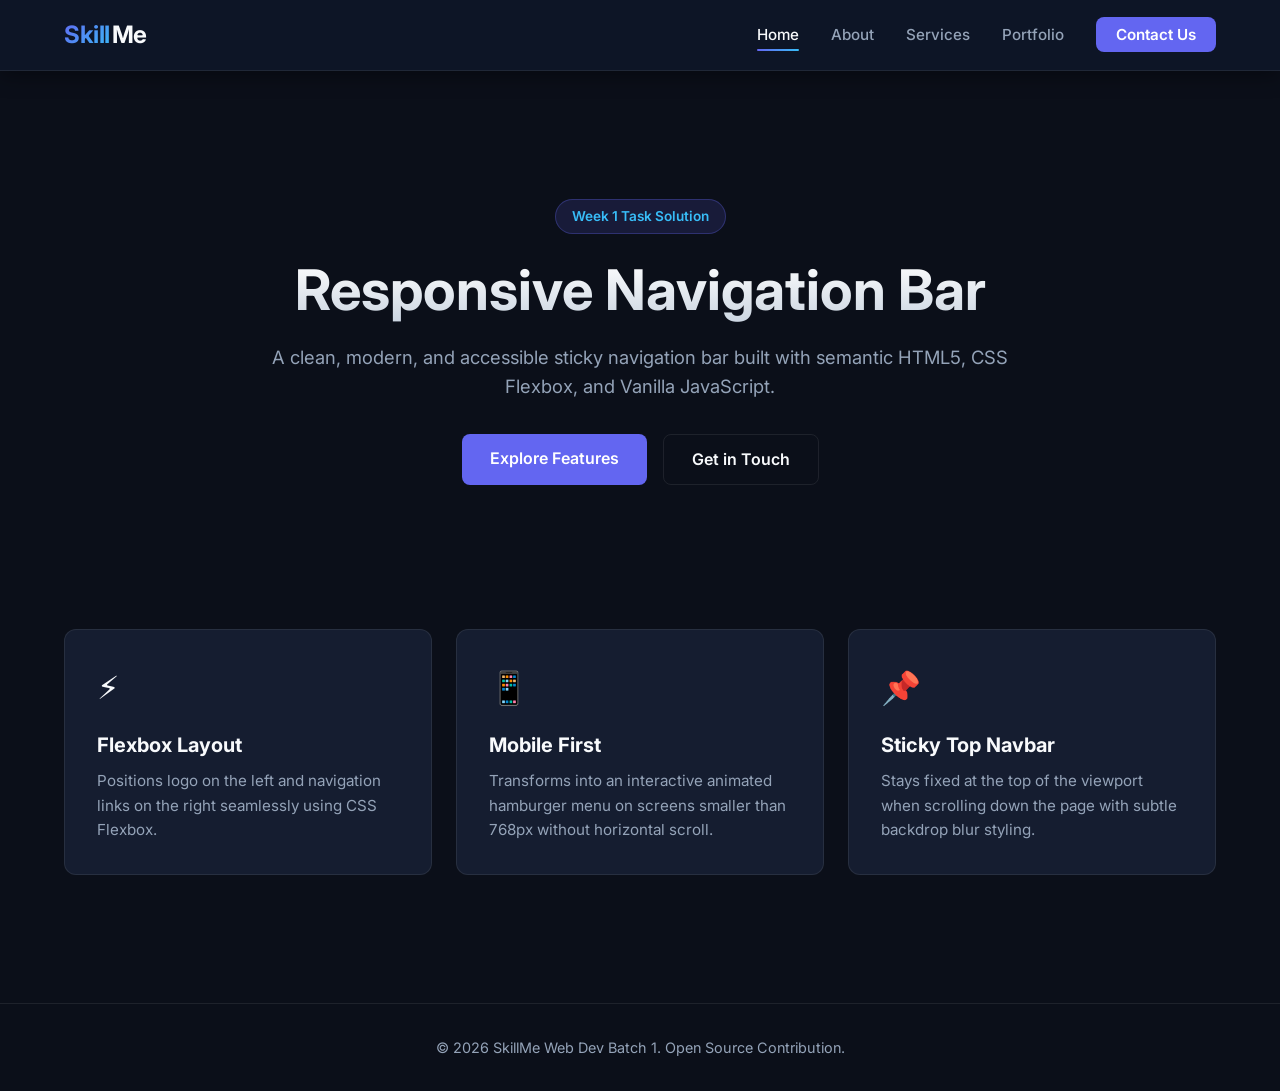
==== index.html @ 0a138802 "Build responsive sticky navigation bar" ====
<!DOCTYPE html>
<html lang="en">
<head>
  <meta charset="UTF-8" />
  <meta name="viewport" content="width=device-width, initial-scale=1.0" />
  <title>SkillMe - Responsive Navigation Bar</title>
  <link rel="stylesheet" href="style.css" />
</head>
<body>

  <!-- Sticky Responsive Navigation Bar -->
  <nav class="navbar">
    <div class="nav-container">
      <a href="#" class="logo" aria-label="SkillMe Home">
        <span class="logo-accent">Skill</span>Me
      </a>

      <button class="menu-toggle" id="menu-toggle" aria-label="Toggle navigation" aria-expanded="false" aria-controls="nav-links">
        <span class="hamburger-bar"></span>
        <span class="hamburger-bar"></span>
        <span class="hamburger-bar"></span>
      </button>

      <ul class="nav-links" id="nav-links">
        <li><a href="#home" class="nav-item active">Home</a></li>
        <li><a href="#about" class="nav-item">About</a></li>
        <li><a href="#services" class="nav-item">Services</a></li>
        <li><a href="#portfolio" class="nav-item">Portfolio</a></li>
        <li><a href="#contact" class="nav-item nav-btn">Contact Us</a></li>
      </ul>
    </div>
  </nav>

  <!-- Demo Content Section (Demonstrates Sticky Navbar & Scroll Behavior) -->
  <main class="content">
    <section id="home" class="hero-section">
      <div class="badge">Week 1 Task Solution</div>
      <h1>Responsive Navigation Bar</h1>
      <p>A clean, modern, and accessible sticky navigation bar built with semantic HTML5, CSS Flexbox, and Vanilla JavaScript.</p>
      <div class="cta-group">
        <a href="#about" class="btn btn-primary">Explore Features</a>
        <a href="#contact" class="btn btn-secondary">Get in Touch</a>
      </div>
    </section>

    <section id="about" class="demo-grid">
      <div class="card">
        <div class="card-icon">⚡</div>
        <h3>Flexbox Layout</h3>
        <p>Positions logo on the left and navigation links on the right seamlessly using CSS Flexbox.</p>
      </div>

      <div class="card">
        <div class="card-icon">📱</div>
        <h3>Mobile First</h3>
        <p>Transforms into an interactive animated hamburger menu on screens smaller than 768px without horizontal scroll.</p>
      </div>

      <div class="card">
        <div class="card-icon">📌</div>
        <h3>Sticky Top Navbar</h3>
        <p>Stays fixed at the top of the viewport when scrolling down the page with subtle backdrop blur styling.</p>
      </div>
    </section>
  </main>

  <footer class="footer">
    <p>&copy; 2026 SkillMe Web Dev Batch 1. Open Source Contribution.</p>
  </footer>

  <script src="script.js"></script>
</body>
</html>
---- style.css ----
/* Google Fonts Import */
@import url('https://fonts.googleapis.com/css2?family=Inter:wght@400;500;600;700&display=swap');

/* CSS Variables / Theme Tokens */
:root {
  --bg-dark: #0b0f19;
  --bg-card: #151d30;
  --nav-bg: rgba(15, 23, 42, 0.85);
  --text-main: #f8fafc;
  --text-muted: #94a3b8;
  --primary: #6366f1;
  --primary-hover: #4f46e5;
  --accent-cyan: #38bdf8;
  --border-color: rgba(255, 255, 255, 0.08);
  --shadow-nav: 0 4px 20px rgba(0, 0, 0, 0.4);
  --transition-smooth: all 0.3s cubic-bezier(0.4, 0, 0.2, 1);
}

/* Reset & Global Styles */
*, *::before, *::after {
  margin: 0;
  padding: 0;
  box-sizing: border-box;
}

html {
  scroll-behavior: smooth;
}

body {
  font-family: 'Inter', system-ui, -apple-system, sans-serif;
  background-color: var(--bg-dark);
  color: var(--text-main);
  line-height: 1.6;
  width: 100%;
  overflow-x: hidden;
  min-height: 100vh;
  display: flex;
  flex-direction: column;
}

/* Sticky Navigation Bar */
.navbar {
  position: sticky;
  top: 0;
  left: 0;
  width: 100%;
  background: var(--nav-bg);
  backdrop-filter: blur(12px);
  -webkit-backdrop-filter: blur(12px);
  border-bottom: 1px solid var(--border-color);
  z-index: 1000;
  box-shadow: var(--shadow-nav);
}

.nav-container {
  max-width: 1200px;
  margin: 0 auto;
  padding: 1rem 1.5rem;
  display: flex;
  justify-content: space-between;
  align-items: center;
  width: 100%;
}

/* Brand Logo */
.logo {
  font-size: 1.5rem;
  font-weight: 700;
  color: var(--text-main);
  text-decoration: none;
  letter-spacing: -0.5px;
  display: flex;
  align-items: center;
  gap: 2px;
}

.logo-accent {
  color: var(--primary);
  background: linear-gradient(135deg, var(--primary), var(--accent-cyan));
  -webkit-background-clip: text;
  -webkit-text-fill-color: transparent;
}

/* Desktop Nav Links */
.nav-links {
  display: flex;
  list-style: none;
  align-items: center;
  gap: 2rem;
}

.nav-item {
  color: var(--text-muted);
  text-decoration: none;
  font-size: 0.95rem;
  font-weight: 500;
  transition: var(--transition-smooth);
  position: relative;
  padding: 0.4rem 0;
}

.nav-item:hover,
.nav-item.active {
  color: var(--text-main);
}

/* Underline Animation on Hover */
.nav-item:not(.nav-btn)::after {
  content: '';
  position: absolute;
  bottom: 0;
  left: 0;
  width: 0;
  height: 2px;
  background: linear-gradient(90deg, var(--primary), var(--accent-cyan));
  transition: var(--transition-smooth);
  border-radius: 2px;
}

.nav-item:not(.nav-btn):hover::after,
.nav-item.active::after {
  width: 100%;
}

/* Contact Button inside Nav */
.nav-btn {
  background: var(--primary);
  color: #ffffff !important;
  padding: 0.5rem 1.25rem;
  border-radius: 8px;
  font-weight: 600;
}

.nav-btn:hover {
  background: var(--primary-hover);
  transform: translateY(-1px);
  box-shadow: 0 4px 12px rgba(99, 102, 241, 0.3);
}

/* Hamburger Toggle Button */
.menu-toggle {
  display: none;
  background: transparent;
  border: 1px solid var(--border-color);
  padding: 0.5rem;
  border-radius: 8px;
  cursor: pointer;
  flex-direction: column;
  justify-content: space-between;
  width: 40px;
  height: 40px;
  transition: var(--transition-smooth);
}

.menu-toggle:hover {
  border-color: var(--primary);
  background: rgba(255, 255, 255, 0.05);
}

.hamburger-bar {
  width: 100%;
  height: 2px;
  background-color: var(--text-main);
  border-radius: 2px;
  transition: var(--transition-smooth);
}

/* Hamburger Animation when open */
.menu-toggle.active .hamburger-bar:nth-child(1) {
  transform: translateY(9px) rotate(45deg);
}

.menu-toggle.active .hamburger-bar:nth-child(2) {
  opacity: 0;
}

.menu-toggle.active .hamburger-bar:nth-child(3) {
  transform: translateY(-9px) rotate(-45deg);
}

/* Main Content & Demo Sections */
.content {
  flex: 1;
  max-width: 1200px;
  width: 100%;
  margin: 0 auto;
  padding: 4rem 1.5rem;
}

.hero-section {
  text-align: center;
  padding: 4rem 1rem;
  max-width: 800px;
  margin: 0 auto 5rem;
}

.badge {
  display: inline-block;
  padding: 0.35rem 1rem;
  background: rgba(99, 102, 241, 0.15);
  color: var(--accent-cyan);
  border: 1px solid rgba(99, 102, 241, 0.3);
  border-radius: 50px;
  font-size: 0.85rem;
  font-weight: 600;
  margin-bottom: 1.5rem;
}

.hero-section h1 {
  font-size: clamp(2.2rem, 5vw, 3.5rem);
  font-weight: 700;
  line-height: 1.15;
  margin-bottom: 1.25rem;
  background: linear-gradient(180deg, #ffffff 0%, #cbd5e1 100%);
  -webkit-background-clip: text;
  -webkit-text-fill-color: transparent;
}

.hero-section p {
  font-size: 1.15rem;
  color: var(--text-muted);
  margin-bottom: 2rem;
}

.cta-group {
  display: flex;
  gap: 1rem;
  justify-content: center;
  flex-wrap: wrap;
}

.btn {
  display: inline-block;
  padding: 0.75rem 1.75rem;
  border-radius: 8px;
  text-decoration: none;
  font-weight: 600;
  font-size: 1rem;
  transition: var(--transition-smooth);
}

.btn-primary {
  background: var(--primary);
  color: #ffffff;
}

.btn-primary:hover {
  background: var(--primary-hover);
  box-shadow: 0 6px 20px rgba(99, 102, 241, 0.4);
}

.btn-secondary {
  background: transparent;
  color: var(--text-main);
  border: 1px solid var(--border-color);
}

.btn-secondary:hover {
  background: rgba(255, 255, 255, 0.05);
  border-color: var(--text-muted);
}

/* Demo Grid */
.demo-grid {
  display: grid;
  grid-template-columns: repeat(auto-fit, minmax(280px, 1fr));
  gap: 1.5rem;
  margin-bottom: 4rem;
}

.card {
  background: var(--bg-card);
  border: 1px solid var(--border-color);
  padding: 2rem;
  border-radius: 12px;
  transition: var(--transition-smooth);
}

.card:hover {
  transform: translateY(-4px);
  border-color: rgba(99, 102, 241, 0.3);
  box-shadow: 0 10px 30px rgba(0, 0, 0, 0.3);
}

.card-icon {
  font-size: 2rem;
  margin-bottom: 1rem;
}

.card h3 {
  font-size: 1.25rem;
  margin-bottom: 0.5rem;
}

.card p {
  color: var(--text-muted);
  font-size: 0.95rem;
}

/* Footer */
.footer {
  text-align: center;
  padding: 2rem 1.5rem;
  border-top: 1px solid var(--border-color);
  color: var(--text-muted);
  font-size: 0.9rem;
}

/* Responsive Styles (Below 768px) */
@media (max-width: 768px) {
  .menu-toggle {
    display: flex;
  }

  .nav-links {
    position: absolute;
    top: 100%;
    left: 0;
    width: 100%;
    background: rgba(15, 23, 42, 0.98);
    backdrop-filter: blur(20px);
    -webkit-backdrop-filter: blur(20px);
    border-bottom: 1px solid var(--border-color);
    flex-direction: column;
    align-items: center;
    padding: 1.5rem 0;
    gap: 1.25rem;
    box-shadow: var(--shadow-nav);
    opacity: 0;
    visibility: hidden;
    transform: translateY(-10px);
    transition: var(--transition-smooth);
  }

  .nav-links.active {
    opacity: 1;
    visibility: visible;
    transform: translateY(0);
  }

  .nav-item {
    font-size: 1.1rem;
    padding: 0.5rem 0;
  }

  .nav-btn {
    width: 80%;
    text-align: center;
    margin-top: 0.5rem;
  }
}
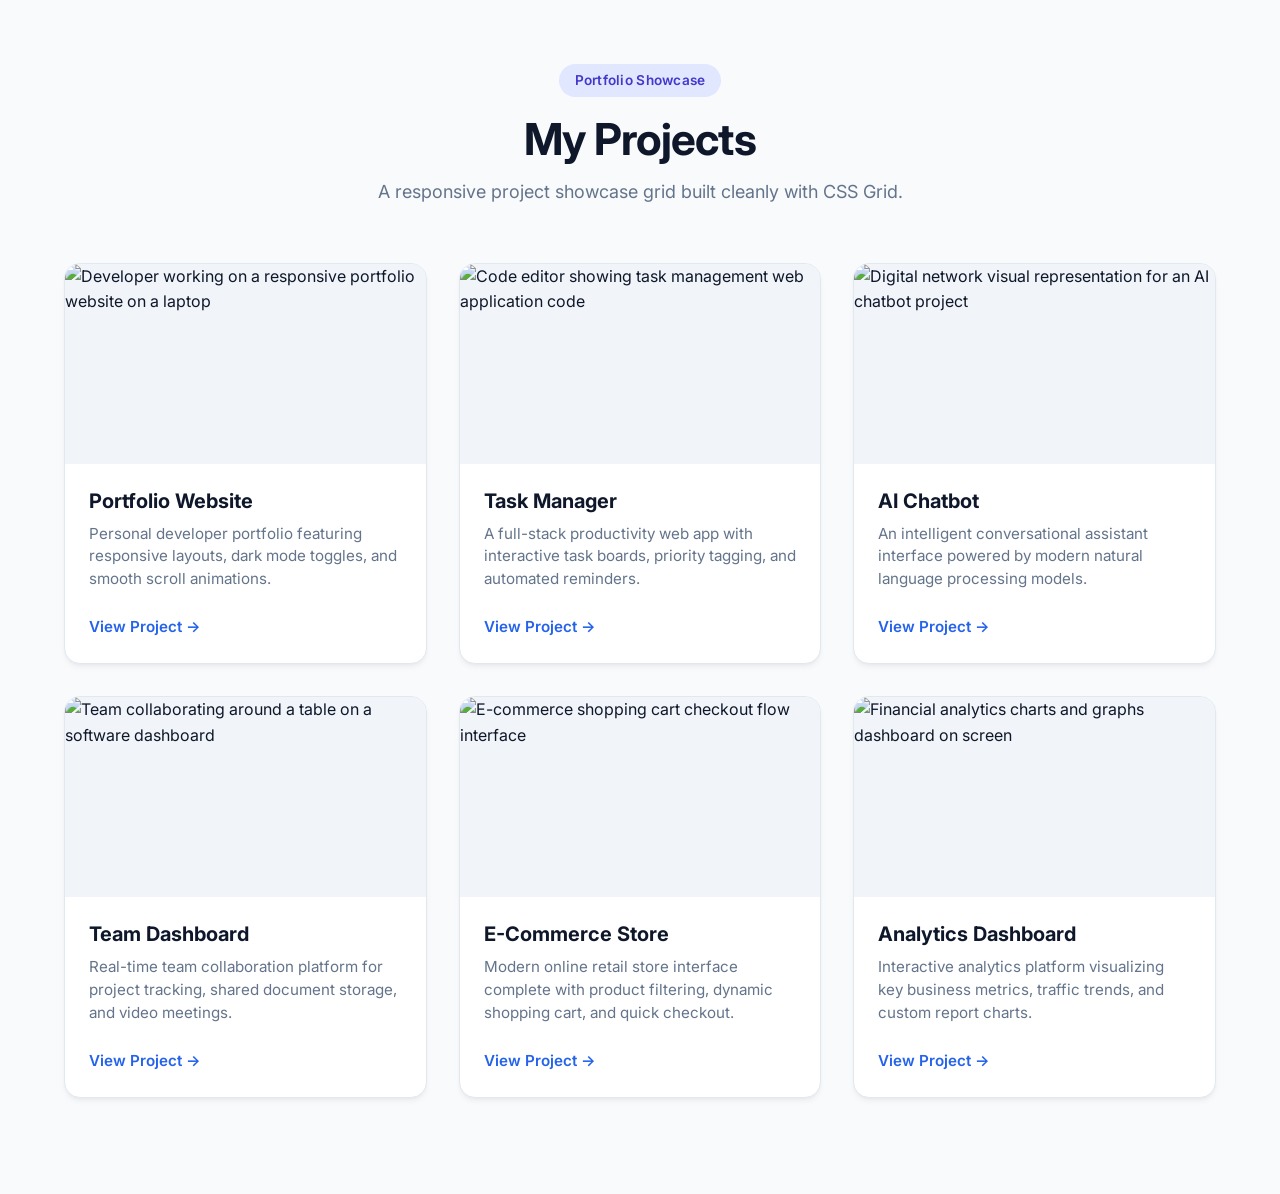
==== commit 2491b269: "Build responsive project card grid" ====
--- a/index.html
+++ b/index.html
@@ -3,71 +3,113 @@
 <head>
   <meta charset="UTF-8" />
   <meta name="viewport" content="width=device-width, initial-scale=1.0" />
-  <title>SkillMe - Responsive Navigation Bar</title>
+  <title>Responsive Card Grid - SkillMe Web Dev Batch 1</title>
+
+  <!-- Google Font: Inter -->
+  <link rel="preconnect" href="https://fonts.googleapis.com">
+  <link rel="preconnect" href="https://fonts.gstatic.com" crossorigin>
+  <link href="https://fonts.googleapis.com/css2?family=Inter:wght@400;500;600;700&display=swap" rel="stylesheet">
+
   <link rel="stylesheet" href="style.css" />
 </head>
 <body>
 
-  <!-- Sticky Responsive Navigation Bar -->
-  <nav class="navbar">
-    <div class="nav-container">
-      <a href="#" class="logo" aria-label="SkillMe Home">
-        <span class="logo-accent">Skill</span>Me
-      </a>
+  <main>
+    <section class="projects">
+      <div class="container">
+        <header class="section-header">
+          <span class="badge">Portfolio Showcase</span>
+          <h1 class="section-title">My Projects</h1>
+          <p class="section-subtitle">
+            A responsive project showcase grid built cleanly with CSS Grid.
+          </p>
+        </header>
 
-      <button class="menu-toggle" id="menu-toggle" aria-label="Toggle navigation" aria-expanded="false" aria-controls="nav-links">
-        <span class="hamburger-bar"></span>
-        <span class="hamburger-bar"></span>
-        <span class="hamburger-bar"></span>
-      </button>
+        <div class="grid">
 
-      <ul class="nav-links" id="nav-links">
-        <li><a href="#home" class="nav-item active">Home</a></li>
-        <li><a href="#about" class="nav-item">About</a></li>
-        <li><a href="#services" class="nav-item">Services</a></li>
-        <li><a href="#portfolio" class="nav-item">Portfolio</a></li>
-        <li><a href="#contact" class="nav-item nav-btn">Contact Us</a></li>
-      </ul>
-    </div>
-  </nav>
+          <!-- Card 1 -->
+          <article class="card">
+            <div class="card-image-wrapper">
+              <img src="https://images.unsplash.com/photo-1498050108023-c5249f4df085?w=600&q=80"
+                   alt="Developer working on a responsive portfolio website on a laptop" loading="lazy" />
+            </div>
+            <div class="card-content">
+              <h2>Portfolio Website</h2>
+              <p>Personal developer portfolio featuring responsive layouts, dark mode toggles, and smooth scroll animations.</p>
+              <a href="#" class="card-link" aria-label="View Portfolio Website Project">View Project &rarr;</a>
+            </div>
+          </article>
 
-  <!-- Demo Content Section (Demonstrates Sticky Navbar & Scroll Behavior) -->
-  <main class="content">
-    <section id="home" class="hero-section">
-      <div class="badge">Week 1 Task Solution</div>
-      <h1>Responsive Navigation Bar</h1>
-      <p>A clean, modern, and accessible sticky navigation bar built with semantic HTML5, CSS Flexbox, and Vanilla JavaScript.</p>
-      <div class="cta-group">
-        <a href="#about" class="btn btn-primary">Explore Features</a>
-        <a href="#contact" class="btn btn-secondary">Get in Touch</a>
-      </div>
-    </section>
+          <!-- Card 2 -->
+          <article class="card">
+            <div class="card-image-wrapper">
+              <img src="https://images.unsplash.com/photo-1515879218367-8466d910aaa4?w=600&q=80"
+                   alt="Code editor showing task management web application code" loading="lazy" />
+            </div>
+            <div class="card-content">
+              <h2>Task Manager</h2>
+              <p>A full-stack productivity web app with interactive task boards, priority tagging, and automated reminders.</p>
+              <a href="#" class="card-link" aria-label="View Task Manager Project">View Project &rarr;</a>
+            </div>
+          </article>
 
-    <section id="about" class="demo-grid">
-      <div class="card">
-        <div class="card-icon">⚡</div>
-        <h3>Flexbox Layout</h3>
-        <p>Positions logo on the left and navigation links on the right seamlessly using CSS Flexbox.</p>
-      </div>
+          <!-- Card 3 -->
+          <article class="card">
+            <div class="card-image-wrapper">
+              <img src="https://images.unsplash.com/photo-1516321318423-f06f85e504b3?w=600&q=80"
+                   alt="Digital network visual representation for an AI chatbot project" loading="lazy" />
+            </div>
+            <div class="card-content">
+              <h2>AI Chatbot</h2>
+              <p>An intelligent conversational assistant interface powered by modern natural language processing models.</p>
+              <a href="#" class="card-link" aria-label="View AI Chatbot Project">View Project &rarr;</a>
+            </div>
+          </article>
 
-      <div class="card">
-        <div class="card-icon">📱</div>
-        <h3>Mobile First</h3>
-        <p>Transforms into an interactive animated hamburger menu on screens smaller than 768px without horizontal scroll.</p>
-      </div>
+          <!-- Card 4 -->
+          <article class="card">
+            <div class="card-image-wrapper">
+              <img src="https://images.unsplash.com/photo-1522202176988-66273c2fd55f?w=600&q=80"
+                   alt="Team collaborating around a table on a software dashboard" loading="lazy" />
+            </div>
+            <div class="card-content">
+              <h2>Team Dashboard</h2>
+              <p>Real-time team collaboration platform for project tracking, shared document storage, and video meetings.</p>
+              <a href="#" class="card-link" aria-label="View Team Dashboard Project">View Project &rarr;</a>
+            </div>
+          </article>
 
-      <div class="card">
-        <div class="card-icon">📌</div>
-        <h3>Sticky Top Navbar</h3>
-        <p>Stays fixed at the top of the viewport when scrolling down the page with subtle backdrop blur styling.</p>
+          <!-- Card 5 -->
+          <article class="card">
+            <div class="card-image-wrapper">
+              <img src="https://images.unsplash.com/photo-1556740749-887f6717d7e4?w=600&q=80"
+                   alt="E-commerce shopping cart checkout flow interface" loading="lazy" />
+            </div>
+            <div class="card-content">
+              <h2>E-Commerce Store</h2>
+              <p>Modern online retail store interface complete with product filtering, dynamic shopping cart, and quick checkout.</p>
+              <a href="#" class="card-link" aria-label="View E-Commerce Store Project">View Project &rarr;</a>
+            </div>
+          </article>
+
+          <!-- Card 6 -->
+          <article class="card">
+            <div class="card-image-wrapper">
+              <img src="https://images.unsplash.com/photo-1504384308090-c894fdcc538d?w=600&q=80"
+                   alt="Financial analytics charts and graphs dashboard on screen" loading="lazy" />
+            </div>
+            <div class="card-content">
+              <h2>Analytics Dashboard</h2>
+              <p>Interactive analytics platform visualizing key business metrics, traffic trends, and custom report charts.</p>
+              <a href="#" class="card-link" aria-label="View Analytics Dashboard Project">View Project &rarr;</a>
+            </div>
+          </article>
+
+        </div>
       </div>
     </section>
   </main>
 
-  <footer class="footer">
-    <p>&copy; 2026 SkillMe Web Dev Batch 1. Open Source Contribution.</p>
-  </footer>
-
   <script src="script.js"></script>
 </body>
 </html>
--- a/style.css
+++ b/style.css
@@ -1,352 +1,151 @@
 /* Google Fonts Import */
 @import url('https://fonts.googleapis.com/css2?family=Inter:wght@400;500;600;700&display=swap');
 
-/* CSS Variables / Theme Tokens */
-:root {
-  --bg-dark: #0b0f19;
-  --bg-card: #151d30;
-  --nav-bg: rgba(15, 23, 42, 0.85);
-  --text-main: #f8fafc;
-  --text-muted: #94a3b8;
-  --primary: #6366f1;
-  --primary-hover: #4f46e5;
-  --accent-cyan: #38bdf8;
-  --border-color: rgba(255, 255, 255, 0.08);
-  --shadow-nav: 0 4px 20px rgba(0, 0, 0, 0.4);
-  --transition-smooth: all 0.3s cubic-bezier(0.4, 0, 0.2, 1);
-}
-
-/* Reset & Global Styles */
+/* Global Reset & Base Styles */
 *, *::before, *::after {
   margin: 0;
   padding: 0;
   box-sizing: border-box;
 }
 
-html {
-  scroll-behavior: smooth;
+body {
+  font-family: 'Inter', system-ui, -apple-system, sans-serif;
+  background-color: #f8fafc;
+  color: #0f172a;
+  line-height: 1.6;
+  min-height: 100vh;
+  padding: 0;
 }
 
-body {
-  font-family: 'Inter', system-ui, -apple-system, sans-serif;
-  background-color: var(--bg-dark);
-  color: var(--text-main);
-  line-height: 1.6;
-  width: 100%;
-  overflow-x: hidden;
-  min-height: 100vh;
-  display: flex;
-  flex-direction: column;
+/* Container */
+.container {
+  max-width: 1200px;
+  margin: 0 auto;
+  padding: 0 1.5rem;
 }
 
-/* Sticky Navigation Bar */
-.navbar {
-  position: sticky;
-  top: 0;
-  left: 0;
-  width: 100%;
-  background: var(--nav-bg);
-  backdrop-filter: blur(12px);
-  -webkit-backdrop-filter: blur(12px);
-  border-bottom: 1px solid var(--border-color);
-  z-index: 1000;
-  box-shadow: var(--shadow-nav);
+/* Projects Section */
+.projects {
+  padding: 4rem 0 6rem;
 }
 
-.nav-container {
-  max-width: 1200px;
-  margin: 0 auto;
-  padding: 1rem 1.5rem;
-  display: flex;
-  justify-content: space-between;
-  align-items: center;
-  width: 100%;
-}
-
-/* Brand Logo */
-.logo {
-  font-size: 1.5rem;
-  font-weight: 700;
-  color: var(--text-main);
-  text-decoration: none;
-  letter-spacing: -0.5px;
-  display: flex;
-  align-items: center;
-  gap: 2px;
-}
-
-.logo-accent {
-  color: var(--primary);
-  background: linear-gradient(135deg, var(--primary), var(--accent-cyan));
-  -webkit-background-clip: text;
-  -webkit-text-fill-color: transparent;
-}
-
-/* Desktop Nav Links */
-.nav-links {
-  display: flex;
-  list-style: none;
-  align-items: center;
-  gap: 2rem;
-}
-
-.nav-item {
-  color: var(--text-muted);
-  text-decoration: none;
-  font-size: 0.95rem;
-  font-weight: 500;
-  transition: var(--transition-smooth);
-  position: relative;
-  padding: 0.4rem 0;
-}
-
-.nav-item:hover,
-.nav-item.active {
-  color: var(--text-main);
-}
-
-/* Underline Animation on Hover */
-.nav-item:not(.nav-btn)::after {
-  content: '';
-  position: absolute;
-  bottom: 0;
-  left: 0;
-  width: 0;
-  height: 2px;
-  background: linear-gradient(90deg, var(--primary), var(--accent-cyan));
-  transition: var(--transition-smooth);
-  border-radius: 2px;
-}
-
-.nav-item:not(.nav-btn):hover::after,
-.nav-item.active::after {
-  width: 100%;
-}
-
-/* Contact Button inside Nav */
-.nav-btn {
-  background: var(--primary);
-  color: #ffffff !important;
-  padding: 0.5rem 1.25rem;
-  border-radius: 8px;
-  font-weight: 600;
-}
-
-.nav-btn:hover {
-  background: var(--primary-hover);
-  transform: translateY(-1px);
-  box-shadow: 0 4px 12px rgba(99, 102, 241, 0.3);
-}
-
-/* Hamburger Toggle Button */
-.menu-toggle {
-  display: none;
-  background: transparent;
-  border: 1px solid var(--border-color);
-  padding: 0.5rem;
-  border-radius: 8px;
-  cursor: pointer;
-  flex-direction: column;
-  justify-content: space-between;
-  width: 40px;
-  height: 40px;
-  transition: var(--transition-smooth);
-}
-
-.menu-toggle:hover {
-  border-color: var(--primary);
-  background: rgba(255, 255, 255, 0.05);
-}
-
-.hamburger-bar {
-  width: 100%;
-  height: 2px;
-  background-color: var(--text-main);
-  border-radius: 2px;
-  transition: var(--transition-smooth);
-}
-
-/* Hamburger Animation when open */
-.menu-toggle.active .hamburger-bar:nth-child(1) {
-  transform: translateY(9px) rotate(45deg);
-}
-
-.menu-toggle.active .hamburger-bar:nth-child(2) {
-  opacity: 0;
-}
-
-.menu-toggle.active .hamburger-bar:nth-child(3) {
-  transform: translateY(-9px) rotate(-45deg);
-}
-
-/* Main Content & Demo Sections */
-.content {
-  flex: 1;
-  max-width: 1200px;
-  width: 100%;
-  margin: 0 auto;
-  padding: 4rem 1.5rem;
-}
-
-.hero-section {
+/* Section Header */
+.section-header {
   text-align: center;
-  padding: 4rem 1rem;
-  max-width: 800px;
-  margin: 0 auto 5rem;
+  margin-bottom: 3.5rem;
 }
 
 .badge {
   display: inline-block;
   padding: 0.35rem 1rem;
-  background: rgba(99, 102, 241, 0.15);
-  color: var(--accent-cyan);
-  border: 1px solid rgba(99, 102, 241, 0.3);
-  border-radius: 50px;
+  background-color: #e0e7ff;
+  color: #4338ca;
   font-size: 0.85rem;
   font-weight: 600;
-  margin-bottom: 1.5rem;
+  border-radius: 9999px;
+  margin-bottom: 1rem;
+  letter-spacing: 0.02em;
 }
 
-.hero-section h1 {
-  font-size: clamp(2.2rem, 5vw, 3.5rem);
+.section-title {
+  font-size: clamp(2rem, 4vw, 2.75rem);
   font-weight: 700;
-  line-height: 1.15;
-  margin-bottom: 1.25rem;
-  background: linear-gradient(180deg, #ffffff 0%, #cbd5e1 100%);
-  -webkit-background-clip: text;
-  -webkit-text-fill-color: transparent;
+  color: #0f172a;
+  line-height: 1.2;
+  margin-bottom: 0.75rem;
+  letter-spacing: -0.02em;
 }
 
-.hero-section p {
-  font-size: 1.15rem;
-  color: var(--text-muted);
-  margin-bottom: 2rem;
+.section-subtitle {
+  font-size: clamp(1rem, 2vw, 1.125rem);
+  color: #64748b;
+  max-width: 580px;
+  margin: 0 auto;
 }
 
-.cta-group {
-  display: flex;
-  gap: 1rem;
-  justify-content: center;
-  flex-wrap: wrap;
+/* Responsive CSS Grid (No Hardcoded Media Query Breakpoints Needed) */
+.grid {
+  display: grid;
+  grid-template-columns: repeat(auto-fit, minmax(280px, 1fr));
+  gap: 2rem;
 }
 
-.btn {
-  display: inline-block;
-  padding: 0.75rem 1.75rem;
-  border-radius: 8px;
-  text-decoration: none;
-  font-weight: 600;
-  font-size: 1rem;
-  transition: var(--transition-smooth);
+/* Card Styling */
+.card {
+  background: #ffffff;
+  border: 1px solid #e2e8f0;
+  border-radius: 16px;
+  overflow: hidden;
+  box-shadow: 0 4px 6px -1px rgba(0, 0, 0, 0.05), 0 2px 4px -2px rgba(0, 0, 0, 0.05);
+  transition: transform 0.3s ease, box-shadow 0.3s ease, border-color 0.3s ease;
+  display: flex;
+  flex-direction: column;
 }
 
-.btn-primary {
-  background: var(--primary);
-  color: #ffffff;
+/* Hover Effect Requirement */
+.card:hover {
+  transform: translateY(-6px);
+  box-shadow: 0 20px 25px -5px rgba(0, 0, 0, 0.1), 0 8px 10px -6px rgba(0, 0, 0, 0.04);
+  border-color: #cbd5e1;
 }
 
-.btn-primary:hover {
-  background: var(--primary-hover);
-  box-shadow: 0 6px 20px rgba(99, 102, 241, 0.4);
+/* Card Image */
+.card-image-wrapper {
+  width: 100%;
+  height: 200px;
+  overflow: hidden;
+  background-color: #f1f5f9;
 }
 
-.btn-secondary {
-  background: transparent;
-  color: var(--text-main);
-  border: 1px solid var(--border-color);
+.card-image-wrapper img {
+  width: 100%;
+  height: 100%;
+  object-fit: cover;
+  display: block;
+  transition: transform 0.4s ease;
 }
 
-.btn-secondary:hover {
-  background: rgba(255, 255, 255, 0.05);
-  border-color: var(--text-muted);
+.card:hover .card-image-wrapper img {
+  transform: scale(1.04);
 }
 
-/* Demo Grid */
-.demo-grid {
-  display: grid;
-  grid-template-columns: repeat(auto-fit, minmax(280px, 1fr));
-  gap: 1.5rem;
-  margin-bottom: 4rem;
+/* Card Body Content */
+.card-content {
+  padding: 1.5rem;
+  display: flex;
+  flex-direction: column;
+  flex-grow: 1;
 }
 
-.card {
-  background: var(--bg-card);
-  border: 1px solid var(--border-color);
-  padding: 2rem;
-  border-radius: 12px;
-  transition: var(--transition-smooth);
+.card-content h2 {
+  font-size: 1.25rem;
+  font-weight: 700;
+  color: #0f172a;
+  margin-bottom: 0.5rem;
+  line-height: 1.35;
 }
 
-.card:hover {
-  transform: translateY(-4px);
-  border-color: rgba(99, 102, 241, 0.3);
-  box-shadow: 0 10px 30px rgba(0, 0, 0, 0.3);
+.card-content p {
+  color: #64748b;
+  font-size: 0.95rem;
+  line-height: 1.5;
+  margin-bottom: 1.5rem;
+  flex-grow: 1;
 }
 
-.card-icon {
-  font-size: 2rem;
-  margin-bottom: 1rem;
+/* Card Action Link / Button */
+.card-link {
+  display: inline-flex;
+  align-items: center;
+  gap: 0.35rem;
+  color: #2563eb;
+  font-weight: 600;
+  font-size: 0.95rem;
+  text-decoration: none;
+  transition: color 0.2s ease, transform 0.2s ease;
 }
 
-.card h3 {
-  font-size: 1.25rem;
-  margin-bottom: 0.5rem;
+.card-link:hover {
+  color: #1d4ed8;
+  transform: translateX(4px);
 }
-
-.card p {
-  color: var(--text-muted);
-  font-size: 0.95rem;
-}
-
-/* Footer */
-.footer {
-  text-align: center;
-  padding: 2rem 1.5rem;
-  border-top: 1px solid var(--border-color);
-  color: var(--text-muted);
-  font-size: 0.9rem;
-}
-
-/* Responsive Styles (Below 768px) */
-@media (max-width: 768px) {
-  .menu-toggle {
-    display: flex;
-  }
-
-  .nav-links {
-    position: absolute;
-    top: 100%;
-    left: 0;
-    width: 100%;
-    background: rgba(15, 23, 42, 0.98);
-    backdrop-filter: blur(20px);
-    -webkit-backdrop-filter: blur(20px);
-    border-bottom: 1px solid var(--border-color);
-    flex-direction: column;
-    align-items: center;
-    padding: 1.5rem 0;
-    gap: 1.25rem;
-    box-shadow: var(--shadow-nav);
-    opacity: 0;
-    visibility: hidden;
-    transform: translateY(-10px);
-    transition: var(--transition-smooth);
-  }
-
-  .nav-links.active {
-    opacity: 1;
-    visibility: visible;
-    transform: translateY(0);
-  }
-
-  .nav-item {
-    font-size: 1.1rem;
-    padding: 0.5rem 0;
-  }
-
-  .nav-btn {
-    width: 80%;
-    text-align: center;
-    margin-top: 0.5rem;
-  }
-}
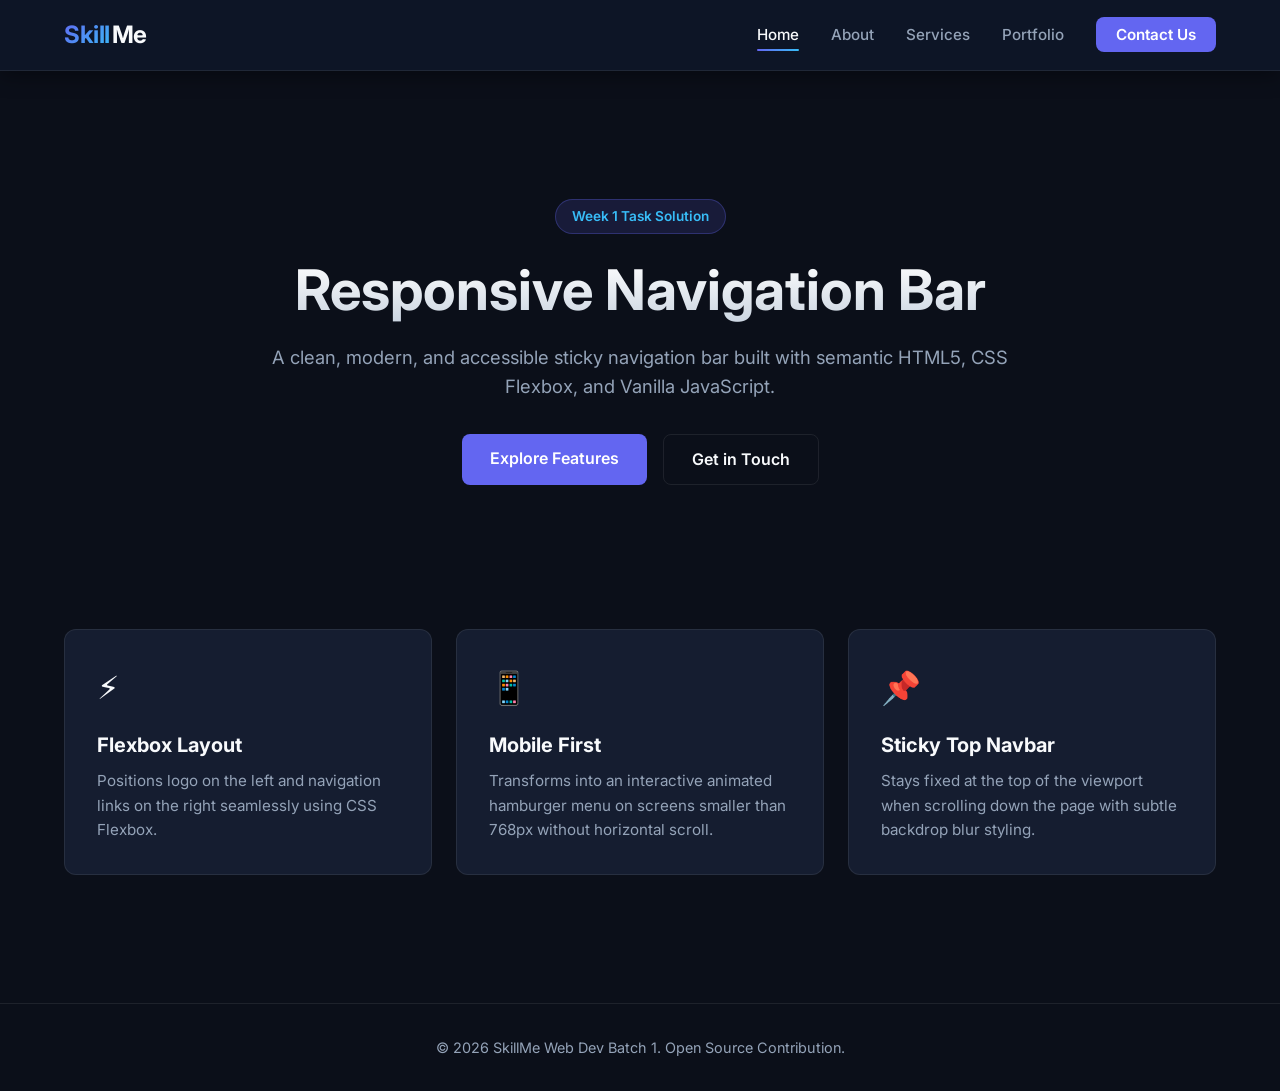
==== commit 5b00ae8d: "Merge pull request #15 from saksham191-M1/week1-navbar Build responsive sticky navigation bar" ====
--- a/index.html
+++ b/index.html
@@ -3,113 +3,71 @@
 <head>
   <meta charset="UTF-8" />
   <meta name="viewport" content="width=device-width, initial-scale=1.0" />
-  <title>Responsive Card Grid - SkillMe Web Dev Batch 1</title>
-
-  <!-- Google Font: Inter -->
-  <link rel="preconnect" href="https://fonts.googleapis.com">
-  <link rel="preconnect" href="https://fonts.gstatic.com" crossorigin>
-  <link href="https://fonts.googleapis.com/css2?family=Inter:wght@400;500;600;700&display=swap" rel="stylesheet">
-
+  <title>SkillMe - Responsive Navigation Bar</title>
   <link rel="stylesheet" href="style.css" />
 </head>
 <body>
 
-  <main>
-    <section class="projects">
-      <div class="container">
-        <header class="section-header">
-          <span class="badge">Portfolio Showcase</span>
-          <h1 class="section-title">My Projects</h1>
-          <p class="section-subtitle">
-            A responsive project showcase grid built cleanly with CSS Grid.
-          </p>
-        </header>
+  <!-- Sticky Responsive Navigation Bar -->
+  <nav class="navbar">
+    <div class="nav-container">
+      <a href="#" class="logo" aria-label="SkillMe Home">
+        <span class="logo-accent">Skill</span>Me
+      </a>
 
-        <div class="grid">
+      <button class="menu-toggle" id="menu-toggle" aria-label="Toggle navigation" aria-expanded="false" aria-controls="nav-links">
+        <span class="hamburger-bar"></span>
+        <span class="hamburger-bar"></span>
+        <span class="hamburger-bar"></span>
+      </button>
 
-          <!-- Card 1 -->
-          <article class="card">
-            <div class="card-image-wrapper">
-              <img src="https://images.unsplash.com/photo-1498050108023-c5249f4df085?w=600&q=80"
-                   alt="Developer working on a responsive portfolio website on a laptop" loading="lazy" />
-            </div>
-            <div class="card-content">
-              <h2>Portfolio Website</h2>
-              <p>Personal developer portfolio featuring responsive layouts, dark mode toggles, and smooth scroll animations.</p>
-              <a href="#" class="card-link" aria-label="View Portfolio Website Project">View Project &rarr;</a>
-            </div>
-          </article>
+      <ul class="nav-links" id="nav-links">
+        <li><a href="#home" class="nav-item active">Home</a></li>
+        <li><a href="#about" class="nav-item">About</a></li>
+        <li><a href="#services" class="nav-item">Services</a></li>
+        <li><a href="#portfolio" class="nav-item">Portfolio</a></li>
+        <li><a href="#contact" class="nav-item nav-btn">Contact Us</a></li>
+      </ul>
+    </div>
+  </nav>
 
-          <!-- Card 2 -->
-          <article class="card">
-            <div class="card-image-wrapper">
-              <img src="https://images.unsplash.com/photo-1515879218367-8466d910aaa4?w=600&q=80"
-                   alt="Code editor showing task management web application code" loading="lazy" />
-            </div>
-            <div class="card-content">
-              <h2>Task Manager</h2>
-              <p>A full-stack productivity web app with interactive task boards, priority tagging, and automated reminders.</p>
-              <a href="#" class="card-link" aria-label="View Task Manager Project">View Project &rarr;</a>
-            </div>
-          </article>
+  <!-- Demo Content Section (Demonstrates Sticky Navbar & Scroll Behavior) -->
+  <main class="content">
+    <section id="home" class="hero-section">
+      <div class="badge">Week 1 Task Solution</div>
+      <h1>Responsive Navigation Bar</h1>
+      <p>A clean, modern, and accessible sticky navigation bar built with semantic HTML5, CSS Flexbox, and Vanilla JavaScript.</p>
+      <div class="cta-group">
+        <a href="#about" class="btn btn-primary">Explore Features</a>
+        <a href="#contact" class="btn btn-secondary">Get in Touch</a>
+      </div>
+    </section>
 
-          <!-- Card 3 -->
-          <article class="card">
-            <div class="card-image-wrapper">
-              <img src="https://images.unsplash.com/photo-1516321318423-f06f85e504b3?w=600&q=80"
-                   alt="Digital network visual representation for an AI chatbot project" loading="lazy" />
-            </div>
-            <div class="card-content">
-              <h2>AI Chatbot</h2>
-              <p>An intelligent conversational assistant interface powered by modern natural language processing models.</p>
-              <a href="#" class="card-link" aria-label="View AI Chatbot Project">View Project &rarr;</a>
-            </div>
-          </article>
+    <section id="about" class="demo-grid">
+      <div class="card">
+        <div class="card-icon">⚡</div>
+        <h3>Flexbox Layout</h3>
+        <p>Positions logo on the left and navigation links on the right seamlessly using CSS Flexbox.</p>
+      </div>
 
-          <!-- Card 4 -->
-          <article class="card">
-            <div class="card-image-wrapper">
-              <img src="https://images.unsplash.com/photo-1522202176988-66273c2fd55f?w=600&q=80"
-                   alt="Team collaborating around a table on a software dashboard" loading="lazy" />
-            </div>
-            <div class="card-content">
-              <h2>Team Dashboard</h2>
-              <p>Real-time team collaboration platform for project tracking, shared document storage, and video meetings.</p>
-              <a href="#" class="card-link" aria-label="View Team Dashboard Project">View Project &rarr;</a>
-            </div>
-          </article>
+      <div class="card">
+        <div class="card-icon">📱</div>
+        <h3>Mobile First</h3>
+        <p>Transforms into an interactive animated hamburger menu on screens smaller than 768px without horizontal scroll.</p>
+      </div>
 
-          <!-- Card 5 -->
-          <article class="card">
-            <div class="card-image-wrapper">
-              <img src="https://images.unsplash.com/photo-1556740749-887f6717d7e4?w=600&q=80"
-                   alt="E-commerce shopping cart checkout flow interface" loading="lazy" />
-            </div>
-            <div class="card-content">
-              <h2>E-Commerce Store</h2>
-              <p>Modern online retail store interface complete with product filtering, dynamic shopping cart, and quick checkout.</p>
-              <a href="#" class="card-link" aria-label="View E-Commerce Store Project">View Project &rarr;</a>
-            </div>
-          </article>
-
-          <!-- Card 6 -->
-          <article class="card">
-            <div class="card-image-wrapper">
-              <img src="https://images.unsplash.com/photo-1504384308090-c894fdcc538d?w=600&q=80"
-                   alt="Financial analytics charts and graphs dashboard on screen" loading="lazy" />
-            </div>
-            <div class="card-content">
-              <h2>Analytics Dashboard</h2>
-              <p>Interactive analytics platform visualizing key business metrics, traffic trends, and custom report charts.</p>
-              <a href="#" class="card-link" aria-label="View Analytics Dashboard Project">View Project &rarr;</a>
-            </div>
-          </article>
-
-        </div>
+      <div class="card">
+        <div class="card-icon">📌</div>
+        <h3>Sticky Top Navbar</h3>
+        <p>Stays fixed at the top of the viewport when scrolling down the page with subtle backdrop blur styling.</p>
       </div>
     </section>
   </main>
 
+  <footer class="footer">
+    <p>&copy; 2026 SkillMe Web Dev Batch 1. Open Source Contribution.</p>
+  </footer>
+
   <script src="script.js"></script>
 </body>
 </html>
--- a/style.css
+++ b/style.css
@@ -1,151 +1,352 @@
 /* Google Fonts Import */
 @import url('https://fonts.googleapis.com/css2?family=Inter:wght@400;500;600;700&display=swap');
 
-/* Global Reset & Base Styles */
+/* CSS Variables / Theme Tokens */
+:root {
+  --bg-dark: #0b0f19;
+  --bg-card: #151d30;
+  --nav-bg: rgba(15, 23, 42, 0.85);
+  --text-main: #f8fafc;
+  --text-muted: #94a3b8;
+  --primary: #6366f1;
+  --primary-hover: #4f46e5;
+  --accent-cyan: #38bdf8;
+  --border-color: rgba(255, 255, 255, 0.08);
+  --shadow-nav: 0 4px 20px rgba(0, 0, 0, 0.4);
+  --transition-smooth: all 0.3s cubic-bezier(0.4, 0, 0.2, 1);
+}
+
+/* Reset & Global Styles */
 *, *::before, *::after {
   margin: 0;
   padding: 0;
   box-sizing: border-box;
 }
 
+html {
+  scroll-behavior: smooth;
+}
+
 body {
   font-family: 'Inter', system-ui, -apple-system, sans-serif;
-  background-color: #f8fafc;
-  color: #0f172a;
+  background-color: var(--bg-dark);
+  color: var(--text-main);
   line-height: 1.6;
+  width: 100%;
+  overflow-x: hidden;
   min-height: 100vh;
-  padding: 0;
-}
-
-/* Container */
-.container {
+  display: flex;
+  flex-direction: column;
+}
+
+/* Sticky Navigation Bar */
+.navbar {
+  position: sticky;
+  top: 0;
+  left: 0;
+  width: 100%;
+  background: var(--nav-bg);
+  backdrop-filter: blur(12px);
+  -webkit-backdrop-filter: blur(12px);
+  border-bottom: 1px solid var(--border-color);
+  z-index: 1000;
+  box-shadow: var(--shadow-nav);
+}
+
+.nav-container {
   max-width: 1200px;
   margin: 0 auto;
-  padding: 0 1.5rem;
-}
-
-/* Projects Section */
-.projects {
-  padding: 4rem 0 6rem;
-}
-
-/* Section Header */
-.section-header {
+  padding: 1rem 1.5rem;
+  display: flex;
+  justify-content: space-between;
+  align-items: center;
+  width: 100%;
+}
+
+/* Brand Logo */
+.logo {
+  font-size: 1.5rem;
+  font-weight: 700;
+  color: var(--text-main);
+  text-decoration: none;
+  letter-spacing: -0.5px;
+  display: flex;
+  align-items: center;
+  gap: 2px;
+}
+
+.logo-accent {
+  color: var(--primary);
+  background: linear-gradient(135deg, var(--primary), var(--accent-cyan));
+  -webkit-background-clip: text;
+  -webkit-text-fill-color: transparent;
+}
+
+/* Desktop Nav Links */
+.nav-links {
+  display: flex;
+  list-style: none;
+  align-items: center;
+  gap: 2rem;
+}
+
+.nav-item {
+  color: var(--text-muted);
+  text-decoration: none;
+  font-size: 0.95rem;
+  font-weight: 500;
+  transition: var(--transition-smooth);
+  position: relative;
+  padding: 0.4rem 0;
+}
+
+.nav-item:hover,
+.nav-item.active {
+  color: var(--text-main);
+}
+
+/* Underline Animation on Hover */
+.nav-item:not(.nav-btn)::after {
+  content: '';
+  position: absolute;
+  bottom: 0;
+  left: 0;
+  width: 0;
+  height: 2px;
+  background: linear-gradient(90deg, var(--primary), var(--accent-cyan));
+  transition: var(--transition-smooth);
+  border-radius: 2px;
+}
+
+.nav-item:not(.nav-btn):hover::after,
+.nav-item.active::after {
+  width: 100%;
+}
+
+/* Contact Button inside Nav */
+.nav-btn {
+  background: var(--primary);
+  color: #ffffff !important;
+  padding: 0.5rem 1.25rem;
+  border-radius: 8px;
+  font-weight: 600;
+}
+
+.nav-btn:hover {
+  background: var(--primary-hover);
+  transform: translateY(-1px);
+  box-shadow: 0 4px 12px rgba(99, 102, 241, 0.3);
+}
+
+/* Hamburger Toggle Button */
+.menu-toggle {
+  display: none;
+  background: transparent;
+  border: 1px solid var(--border-color);
+  padding: 0.5rem;
+  border-radius: 8px;
+  cursor: pointer;
+  flex-direction: column;
+  justify-content: space-between;
+  width: 40px;
+  height: 40px;
+  transition: var(--transition-smooth);
+}
+
+.menu-toggle:hover {
+  border-color: var(--primary);
+  background: rgba(255, 255, 255, 0.05);
+}
+
+.hamburger-bar {
+  width: 100%;
+  height: 2px;
+  background-color: var(--text-main);
+  border-radius: 2px;
+  transition: var(--transition-smooth);
+}
+
+/* Hamburger Animation when open */
+.menu-toggle.active .hamburger-bar:nth-child(1) {
+  transform: translateY(9px) rotate(45deg);
+}
+
+.menu-toggle.active .hamburger-bar:nth-child(2) {
+  opacity: 0;
+}
+
+.menu-toggle.active .hamburger-bar:nth-child(3) {
+  transform: translateY(-9px) rotate(-45deg);
+}
+
+/* Main Content & Demo Sections */
+.content {
+  flex: 1;
+  max-width: 1200px;
+  width: 100%;
+  margin: 0 auto;
+  padding: 4rem 1.5rem;
+}
+
+.hero-section {
   text-align: center;
-  margin-bottom: 3.5rem;
+  padding: 4rem 1rem;
+  max-width: 800px;
+  margin: 0 auto 5rem;
 }
 
 .badge {
   display: inline-block;
   padding: 0.35rem 1rem;
-  background-color: #e0e7ff;
-  color: #4338ca;
+  background: rgba(99, 102, 241, 0.15);
+  color: var(--accent-cyan);
+  border: 1px solid rgba(99, 102, 241, 0.3);
+  border-radius: 50px;
   font-size: 0.85rem;
   font-weight: 600;
-  border-radius: 9999px;
-  margin-bottom: 1rem;
-  letter-spacing: 0.02em;
-}
-
-.section-title {
-  font-size: clamp(2rem, 4vw, 2.75rem);
+  margin-bottom: 1.5rem;
+}
+
+.hero-section h1 {
+  font-size: clamp(2.2rem, 5vw, 3.5rem);
   font-weight: 700;
-  color: #0f172a;
-  line-height: 1.2;
-  margin-bottom: 0.75rem;
-  letter-spacing: -0.02em;
-}
-
-.section-subtitle {
-  font-size: clamp(1rem, 2vw, 1.125rem);
-  color: #64748b;
-  max-width: 580px;
-  margin: 0 auto;
-}
-
-/* Responsive CSS Grid (No Hardcoded Media Query Breakpoints Needed) */
-.grid {
+  line-height: 1.15;
+  margin-bottom: 1.25rem;
+  background: linear-gradient(180deg, #ffffff 0%, #cbd5e1 100%);
+  -webkit-background-clip: text;
+  -webkit-text-fill-color: transparent;
+}
+
+.hero-section p {
+  font-size: 1.15rem;
+  color: var(--text-muted);
+  margin-bottom: 2rem;
+}
+
+.cta-group {
+  display: flex;
+  gap: 1rem;
+  justify-content: center;
+  flex-wrap: wrap;
+}
+
+.btn {
+  display: inline-block;
+  padding: 0.75rem 1.75rem;
+  border-radius: 8px;
+  text-decoration: none;
+  font-weight: 600;
+  font-size: 1rem;
+  transition: var(--transition-smooth);
+}
+
+.btn-primary {
+  background: var(--primary);
+  color: #ffffff;
+}
+
+.btn-primary:hover {
+  background: var(--primary-hover);
+  box-shadow: 0 6px 20px rgba(99, 102, 241, 0.4);
+}
+
+.btn-secondary {
+  background: transparent;
+  color: var(--text-main);
+  border: 1px solid var(--border-color);
+}
+
+.btn-secondary:hover {
+  background: rgba(255, 255, 255, 0.05);
+  border-color: var(--text-muted);
+}
+
+/* Demo Grid */
+.demo-grid {
   display: grid;
   grid-template-columns: repeat(auto-fit, minmax(280px, 1fr));
-  gap: 2rem;
-}
-
-/* Card Styling */
+  gap: 1.5rem;
+  margin-bottom: 4rem;
+}
+
 .card {
-  background: #ffffff;
-  border: 1px solid #e2e8f0;
-  border-radius: 16px;
-  overflow: hidden;
-  box-shadow: 0 4px 6px -1px rgba(0, 0, 0, 0.05), 0 2px 4px -2px rgba(0, 0, 0, 0.05);
-  transition: transform 0.3s ease, box-shadow 0.3s ease, border-color 0.3s ease;
-  display: flex;
-  flex-direction: column;
-}
-
-/* Hover Effect Requirement */
+  background: var(--bg-card);
+  border: 1px solid var(--border-color);
+  padding: 2rem;
+  border-radius: 12px;
+  transition: var(--transition-smooth);
+}
+
 .card:hover {
-  transform: translateY(-6px);
-  box-shadow: 0 20px 25px -5px rgba(0, 0, 0, 0.1), 0 8px 10px -6px rgba(0, 0, 0, 0.04);
-  border-color: #cbd5e1;
-}
-
-/* Card Image */
-.card-image-wrapper {
-  width: 100%;
-  height: 200px;
-  overflow: hidden;
-  background-color: #f1f5f9;
-}
-
-.card-image-wrapper img {
-  width: 100%;
-  height: 100%;
-  object-fit: cover;
-  display: block;
-  transition: transform 0.4s ease;
-}
-
-.card:hover .card-image-wrapper img {
-  transform: scale(1.04);
-}
-
-/* Card Body Content */
-.card-content {
-  padding: 1.5rem;
-  display: flex;
-  flex-direction: column;
-  flex-grow: 1;
-}
-
-.card-content h2 {
+  transform: translateY(-4px);
+  border-color: rgba(99, 102, 241, 0.3);
+  box-shadow: 0 10px 30px rgba(0, 0, 0, 0.3);
+}
+
+.card-icon {
+  font-size: 2rem;
+  margin-bottom: 1rem;
+}
+
+.card h3 {
   font-size: 1.25rem;
-  font-weight: 700;
-  color: #0f172a;
   margin-bottom: 0.5rem;
-  line-height: 1.35;
-}
-
-.card-content p {
-  color: #64748b;
+}
+
+.card p {
+  color: var(--text-muted);
   font-size: 0.95rem;
-  line-height: 1.5;
-  margin-bottom: 1.5rem;
-  flex-grow: 1;
-}
-
-/* Card Action Link / Button */
-.card-link {
-  display: inline-flex;
-  align-items: center;
-  gap: 0.35rem;
-  color: #2563eb;
-  font-weight: 600;
-  font-size: 0.95rem;
-  text-decoration: none;
-  transition: color 0.2s ease, transform 0.2s ease;
-}
-
-.card-link:hover {
-  color: #1d4ed8;
-  transform: translateX(4px);
-}
+}
+
+/* Footer */
+.footer {
+  text-align: center;
+  padding: 2rem 1.5rem;
+  border-top: 1px solid var(--border-color);
+  color: var(--text-muted);
+  font-size: 0.9rem;
+}
+
+/* Responsive Styles (Below 768px) */
+@media (max-width: 768px) {
+  .menu-toggle {
+    display: flex;
+  }
+
+  .nav-links {
+    position: absolute;
+    top: 100%;
+    left: 0;
+    width: 100%;
+    background: rgba(15, 23, 42, 0.98);
+    backdrop-filter: blur(20px);
+    -webkit-backdrop-filter: blur(20px);
+    border-bottom: 1px solid var(--border-color);
+    flex-direction: column;
+    align-items: center;
+    padding: 1.5rem 0;
+    gap: 1.25rem;
+    box-shadow: var(--shadow-nav);
+    opacity: 0;
+    visibility: hidden;
+    transform: translateY(-10px);
+    transition: var(--transition-smooth);
+  }
+
+  .nav-links.active {
+    opacity: 1;
+    visibility: visible;
+    transform: translateY(0);
+  }
+
+  .nav-item {
+    font-size: 1.1rem;
+    padding: 0.5rem 0;
+  }
+
+  .nav-btn {
+    width: 80%;
+    text-align: center;
+    margin-top: 0.5rem;
+  }
+}
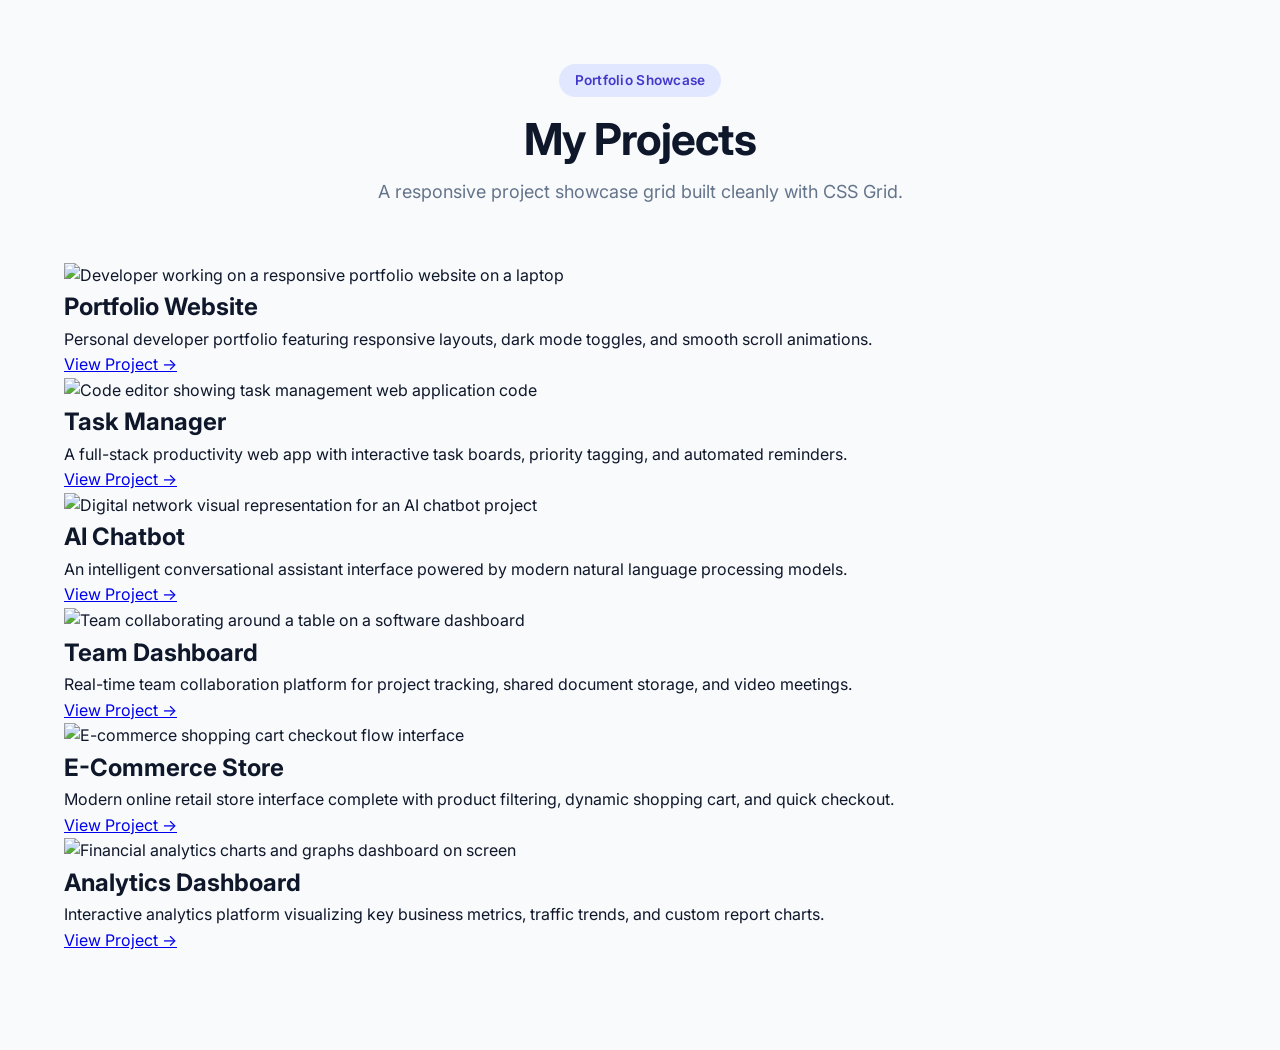
==== commit 4e7208a8: "Merge pull request #12 from n8nsaksham-web/week1-card-grid Build responsive project card grid" ====
--- a/index.html
+++ b/index.html
@@ -3,71 +3,113 @@
 <head>
   <meta charset="UTF-8" />
   <meta name="viewport" content="width=device-width, initial-scale=1.0" />
-  <title>SkillMe - Responsive Navigation Bar</title>
+  <title>Responsive Card Grid - SkillMe Web Dev Batch 1</title>
+
+  <!-- Google Font: Inter -->
+  <link rel="preconnect" href="https://fonts.googleapis.com">
+  <link rel="preconnect" href="https://fonts.gstatic.com" crossorigin>
+  <link href="https://fonts.googleapis.com/css2?family=Inter:wght@400;500;600;700&display=swap" rel="stylesheet">
+
   <link rel="stylesheet" href="style.css" />
 </head>
 <body>
 
-  <!-- Sticky Responsive Navigation Bar -->
-  <nav class="navbar">
-    <div class="nav-container">
-      <a href="#" class="logo" aria-label="SkillMe Home">
-        <span class="logo-accent">Skill</span>Me
-      </a>
+  <main>
+    <section class="projects">
+      <div class="container">
+        <header class="section-header">
+          <span class="badge">Portfolio Showcase</span>
+          <h1 class="section-title">My Projects</h1>
+          <p class="section-subtitle">
+            A responsive project showcase grid built cleanly with CSS Grid.
+          </p>
+        </header>
 
-      <button class="menu-toggle" id="menu-toggle" aria-label="Toggle navigation" aria-expanded="false" aria-controls="nav-links">
-        <span class="hamburger-bar"></span>
-        <span class="hamburger-bar"></span>
-        <span class="hamburger-bar"></span>
-      </button>
+        <div class="grid">
 
-      <ul class="nav-links" id="nav-links">
-        <li><a href="#home" class="nav-item active">Home</a></li>
-        <li><a href="#about" class="nav-item">About</a></li>
-        <li><a href="#services" class="nav-item">Services</a></li>
-        <li><a href="#portfolio" class="nav-item">Portfolio</a></li>
-        <li><a href="#contact" class="nav-item nav-btn">Contact Us</a></li>
-      </ul>
-    </div>
-  </nav>
+          <!-- Card 1 -->
+          <article class="card">
+            <div class="card-image-wrapper">
+              <img src="https://images.unsplash.com/photo-1498050108023-c5249f4df085?w=600&q=80"
+                   alt="Developer working on a responsive portfolio website on a laptop" loading="lazy" />
+            </div>
+            <div class="card-content">
+              <h2>Portfolio Website</h2>
+              <p>Personal developer portfolio featuring responsive layouts, dark mode toggles, and smooth scroll animations.</p>
+              <a href="#" class="card-link" aria-label="View Portfolio Website Project">View Project &rarr;</a>
+            </div>
+          </article>
 
-  <!-- Demo Content Section (Demonstrates Sticky Navbar & Scroll Behavior) -->
-  <main class="content">
-    <section id="home" class="hero-section">
-      <div class="badge">Week 1 Task Solution</div>
-      <h1>Responsive Navigation Bar</h1>
-      <p>A clean, modern, and accessible sticky navigation bar built with semantic HTML5, CSS Flexbox, and Vanilla JavaScript.</p>
-      <div class="cta-group">
-        <a href="#about" class="btn btn-primary">Explore Features</a>
-        <a href="#contact" class="btn btn-secondary">Get in Touch</a>
-      </div>
-    </section>
+          <!-- Card 2 -->
+          <article class="card">
+            <div class="card-image-wrapper">
+              <img src="https://images.unsplash.com/photo-1515879218367-8466d910aaa4?w=600&q=80"
+                   alt="Code editor showing task management web application code" loading="lazy" />
+            </div>
+            <div class="card-content">
+              <h2>Task Manager</h2>
+              <p>A full-stack productivity web app with interactive task boards, priority tagging, and automated reminders.</p>
+              <a href="#" class="card-link" aria-label="View Task Manager Project">View Project &rarr;</a>
+            </div>
+          </article>
 
-    <section id="about" class="demo-grid">
-      <div class="card">
-        <div class="card-icon">⚡</div>
-        <h3>Flexbox Layout</h3>
-        <p>Positions logo on the left and navigation links on the right seamlessly using CSS Flexbox.</p>
-      </div>
+          <!-- Card 3 -->
+          <article class="card">
+            <div class="card-image-wrapper">
+              <img src="https://images.unsplash.com/photo-1516321318423-f06f85e504b3?w=600&q=80"
+                   alt="Digital network visual representation for an AI chatbot project" loading="lazy" />
+            </div>
+            <div class="card-content">
+              <h2>AI Chatbot</h2>
+              <p>An intelligent conversational assistant interface powered by modern natural language processing models.</p>
+              <a href="#" class="card-link" aria-label="View AI Chatbot Project">View Project &rarr;</a>
+            </div>
+          </article>
 
-      <div class="card">
-        <div class="card-icon">📱</div>
-        <h3>Mobile First</h3>
-        <p>Transforms into an interactive animated hamburger menu on screens smaller than 768px without horizontal scroll.</p>
-      </div>
+          <!-- Card 4 -->
+          <article class="card">
+            <div class="card-image-wrapper">
+              <img src="https://images.unsplash.com/photo-1522202176988-66273c2fd55f?w=600&q=80"
+                   alt="Team collaborating around a table on a software dashboard" loading="lazy" />
+            </div>
+            <div class="card-content">
+              <h2>Team Dashboard</h2>
+              <p>Real-time team collaboration platform for project tracking, shared document storage, and video meetings.</p>
+              <a href="#" class="card-link" aria-label="View Team Dashboard Project">View Project &rarr;</a>
+            </div>
+          </article>
 
-      <div class="card">
-        <div class="card-icon">📌</div>
-        <h3>Sticky Top Navbar</h3>
-        <p>Stays fixed at the top of the viewport when scrolling down the page with subtle backdrop blur styling.</p>
+          <!-- Card 5 -->
+          <article class="card">
+            <div class="card-image-wrapper">
+              <img src="https://images.unsplash.com/photo-1556740749-887f6717d7e4?w=600&q=80"
+                   alt="E-commerce shopping cart checkout flow interface" loading="lazy" />
+            </div>
+            <div class="card-content">
+              <h2>E-Commerce Store</h2>
+              <p>Modern online retail store interface complete with product filtering, dynamic shopping cart, and quick checkout.</p>
+              <a href="#" class="card-link" aria-label="View E-Commerce Store Project">View Project &rarr;</a>
+            </div>
+          </article>
+
+          <!-- Card 6 -->
+          <article class="card">
+            <div class="card-image-wrapper">
+              <img src="https://images.unsplash.com/photo-1504384308090-c894fdcc538d?w=600&q=80"
+                   alt="Financial analytics charts and graphs dashboard on screen" loading="lazy" />
+            </div>
+            <div class="card-content">
+              <h2>Analytics Dashboard</h2>
+              <p>Interactive analytics platform visualizing key business metrics, traffic trends, and custom report charts.</p>
+              <a href="#" class="card-link" aria-label="View Analytics Dashboard Project">View Project &rarr;</a>
+            </div>
+          </article>
+
+        </div>
       </div>
     </section>
   </main>
 
-  <footer class="footer">
-    <p>&copy; 2026 SkillMe Web Dev Batch 1. Open Source Contribution.</p>
-  </footer>
-
   <script src="script.js"></script>
 </body>
 </html>
--- a/style.css
+++ b/style.css
@@ -1,6 +1,7 @@
 /* Google Fonts Import */
 @import url('https://fonts.googleapis.com/css2?family=Inter:wght@400;500;600;700&display=swap');
 
+/* Global Reset & Base Styles */
 /* CSS Variables / Theme Tokens */
 :root {
   --bg-dark: #0b0f19;
@@ -23,6 +24,31 @@
   box-sizing: border-box;
 }
 
+body {
+  font-family: 'Inter', system-ui, -apple-system, sans-serif;
+  background-color: #f8fafc;
+  color: #0f172a;
+  line-height: 1.6;
+  min-height: 100vh;
+  padding: 0;
+}
+
+/* Container */
+.container {
+  max-width: 1200px;
+  margin: 0 auto;
+  padding: 0 1.5rem;
+}
+
+/* Projects Section */
+.projects {
+  padding: 4rem 0 6rem;
+}
+
+/* Section Header */
+.section-header {
+  text-align: center;
+  margin-bottom: 3.5rem;
 html {
   scroll-behavior: smooth;
 }
@@ -198,6 +224,116 @@
 .badge {
   display: inline-block;
   padding: 0.35rem 1rem;
+  background-color: #e0e7ff;
+  color: #4338ca;
+  font-size: 0.85rem;
+  font-weight: 600;
+  border-radius: 9999px;
+  margin-bottom: 1rem;
+  letter-spacing: 0.02em;
+}
+
+.section-title {
+  font-size: clamp(2rem, 4vw, 2.75rem);
+  font-weight: 700;
+  color: #0f172a;
+  line-height: 1.2;
+  margin-bottom: 0.75rem;
+  letter-spacing: -0.02em;
+}
+
+.section-subtitle {
+  font-size: clamp(1rem, 2vw, 1.125rem);
+  color: #64748b;
+  max-width: 580px;
+  margin: 0 auto;
+}
+
+/* Responsive CSS Grid (No Hardcoded Media Query Breakpoints Needed) */
+.grid {
+  display: grid;
+  grid-template-columns: repeat(auto-fit, minmax(280px, 1fr));
+  gap: 2rem;
+}
+
+/* Card Styling */
+.card {
+  background: #ffffff;
+  border: 1px solid #e2e8f0;
+  border-radius: 16px;
+  overflow: hidden;
+  box-shadow: 0 4px 6px -1px rgba(0, 0, 0, 0.05), 0 2px 4px -2px rgba(0, 0, 0, 0.05);
+  transition: transform 0.3s ease, box-shadow 0.3s ease, border-color 0.3s ease;
+  display: flex;
+  flex-direction: column;
+}
+
+/* Hover Effect Requirement */
+.card:hover {
+  transform: translateY(-6px);
+  box-shadow: 0 20px 25px -5px rgba(0, 0, 0, 0.1), 0 8px 10px -6px rgba(0, 0, 0, 0.04);
+  border-color: #cbd5e1;
+}
+
+/* Card Image */
+.card-image-wrapper {
+  width: 100%;
+  height: 200px;
+  overflow: hidden;
+  background-color: #f1f5f9;
+}
+
+.card-image-wrapper img {
+  width: 100%;
+  height: 100%;
+  object-fit: cover;
+  display: block;
+  transition: transform 0.4s ease;
+}
+
+.card:hover .card-image-wrapper img {
+  transform: scale(1.04);
+}
+
+/* Card Body Content */
+.card-content {
+  padding: 1.5rem;
+  display: flex;
+  flex-direction: column;
+  flex-grow: 1;
+}
+
+.card-content h2 {
+  font-size: 1.25rem;
+  font-weight: 700;
+  color: #0f172a;
+  margin-bottom: 0.5rem;
+  line-height: 1.35;
+}
+
+.card-content p {
+  color: #64748b;
+  font-size: 0.95rem;
+  line-height: 1.5;
+  margin-bottom: 1.5rem;
+  flex-grow: 1;
+}
+
+/* Card Action Link / Button */
+.card-link {
+  display: inline-flex;
+  align-items: center;
+  gap: 0.35rem;
+  color: #2563eb;
+  font-weight: 600;
+  font-size: 0.95rem;
+  text-decoration: none;
+  transition: color 0.2s ease, transform 0.2s ease;
+}
+
+.card-link:hover {
+  color: #1d4ed8;
+  transform: translateX(4px);
   background: rgba(99, 102, 241, 0.15);
   color: var(--accent-cyan);
   border: 1px solid rgba(99, 102, 241, 0.3);
